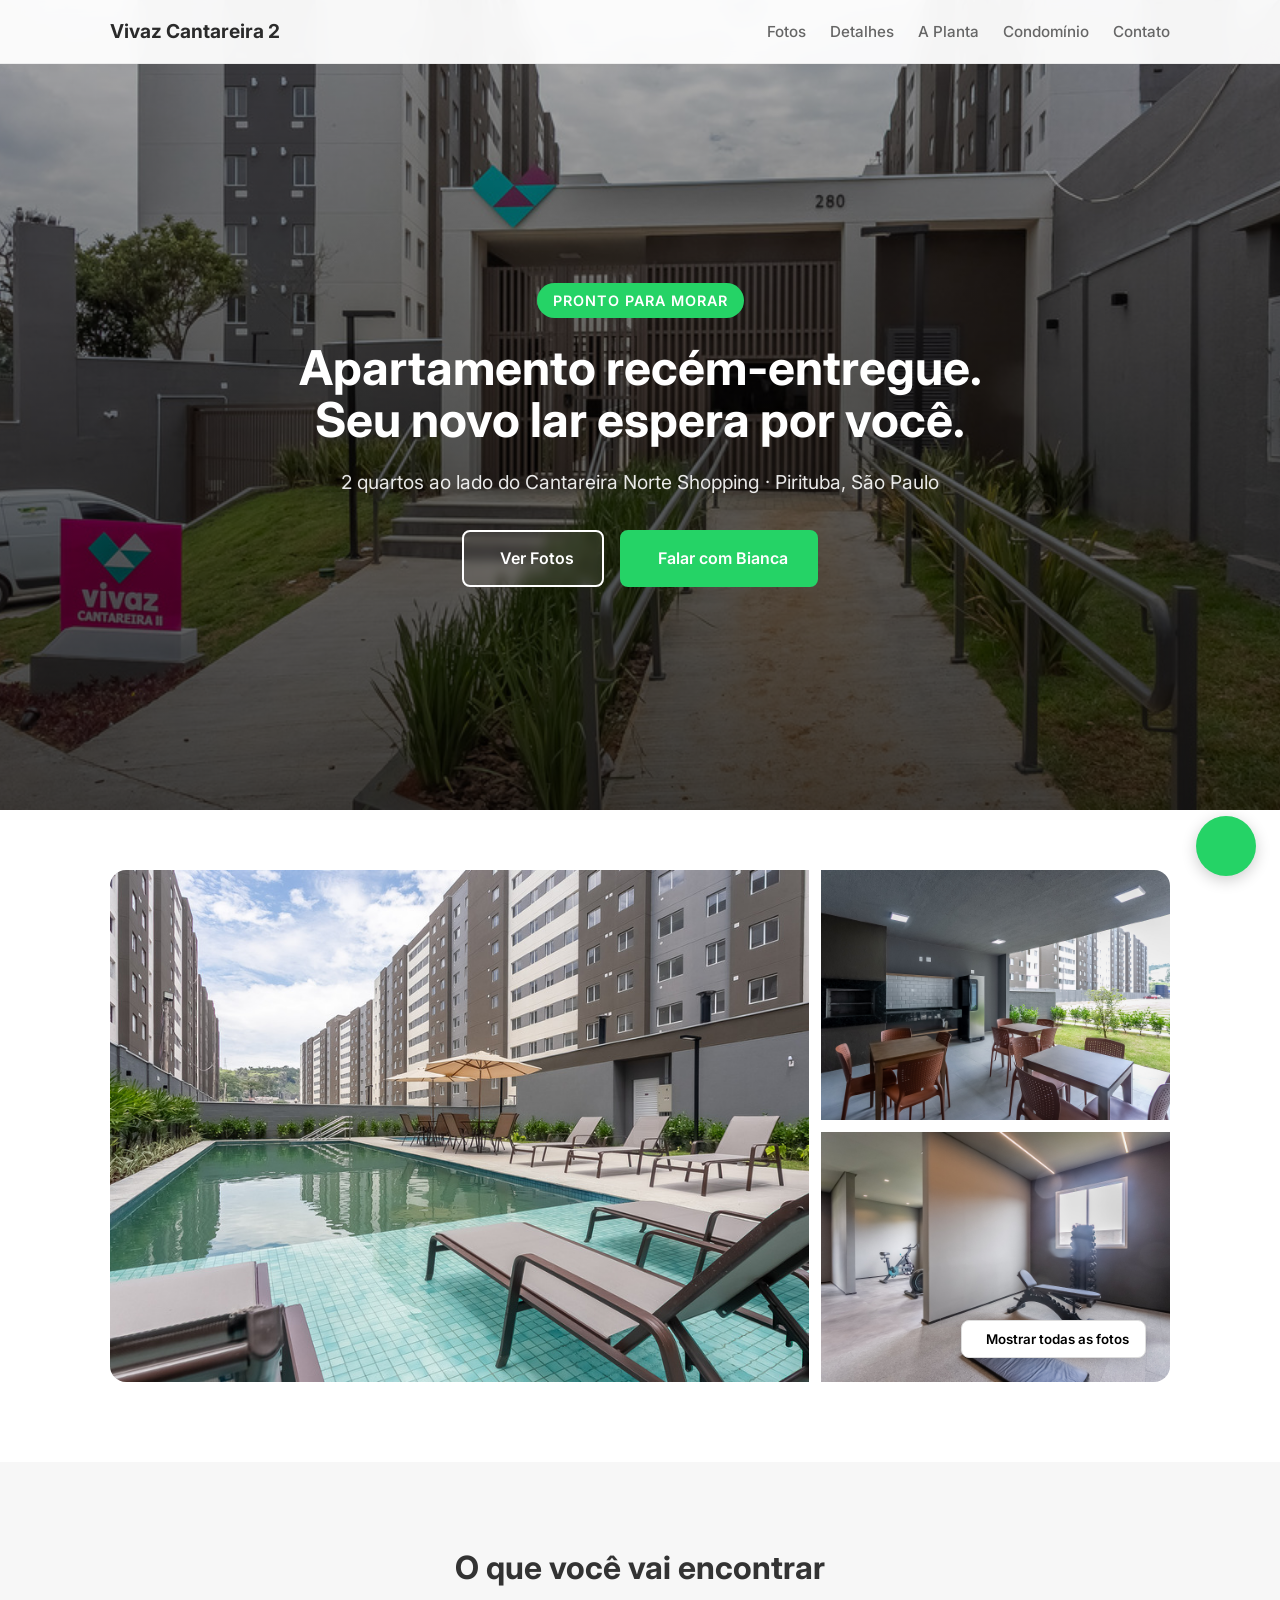
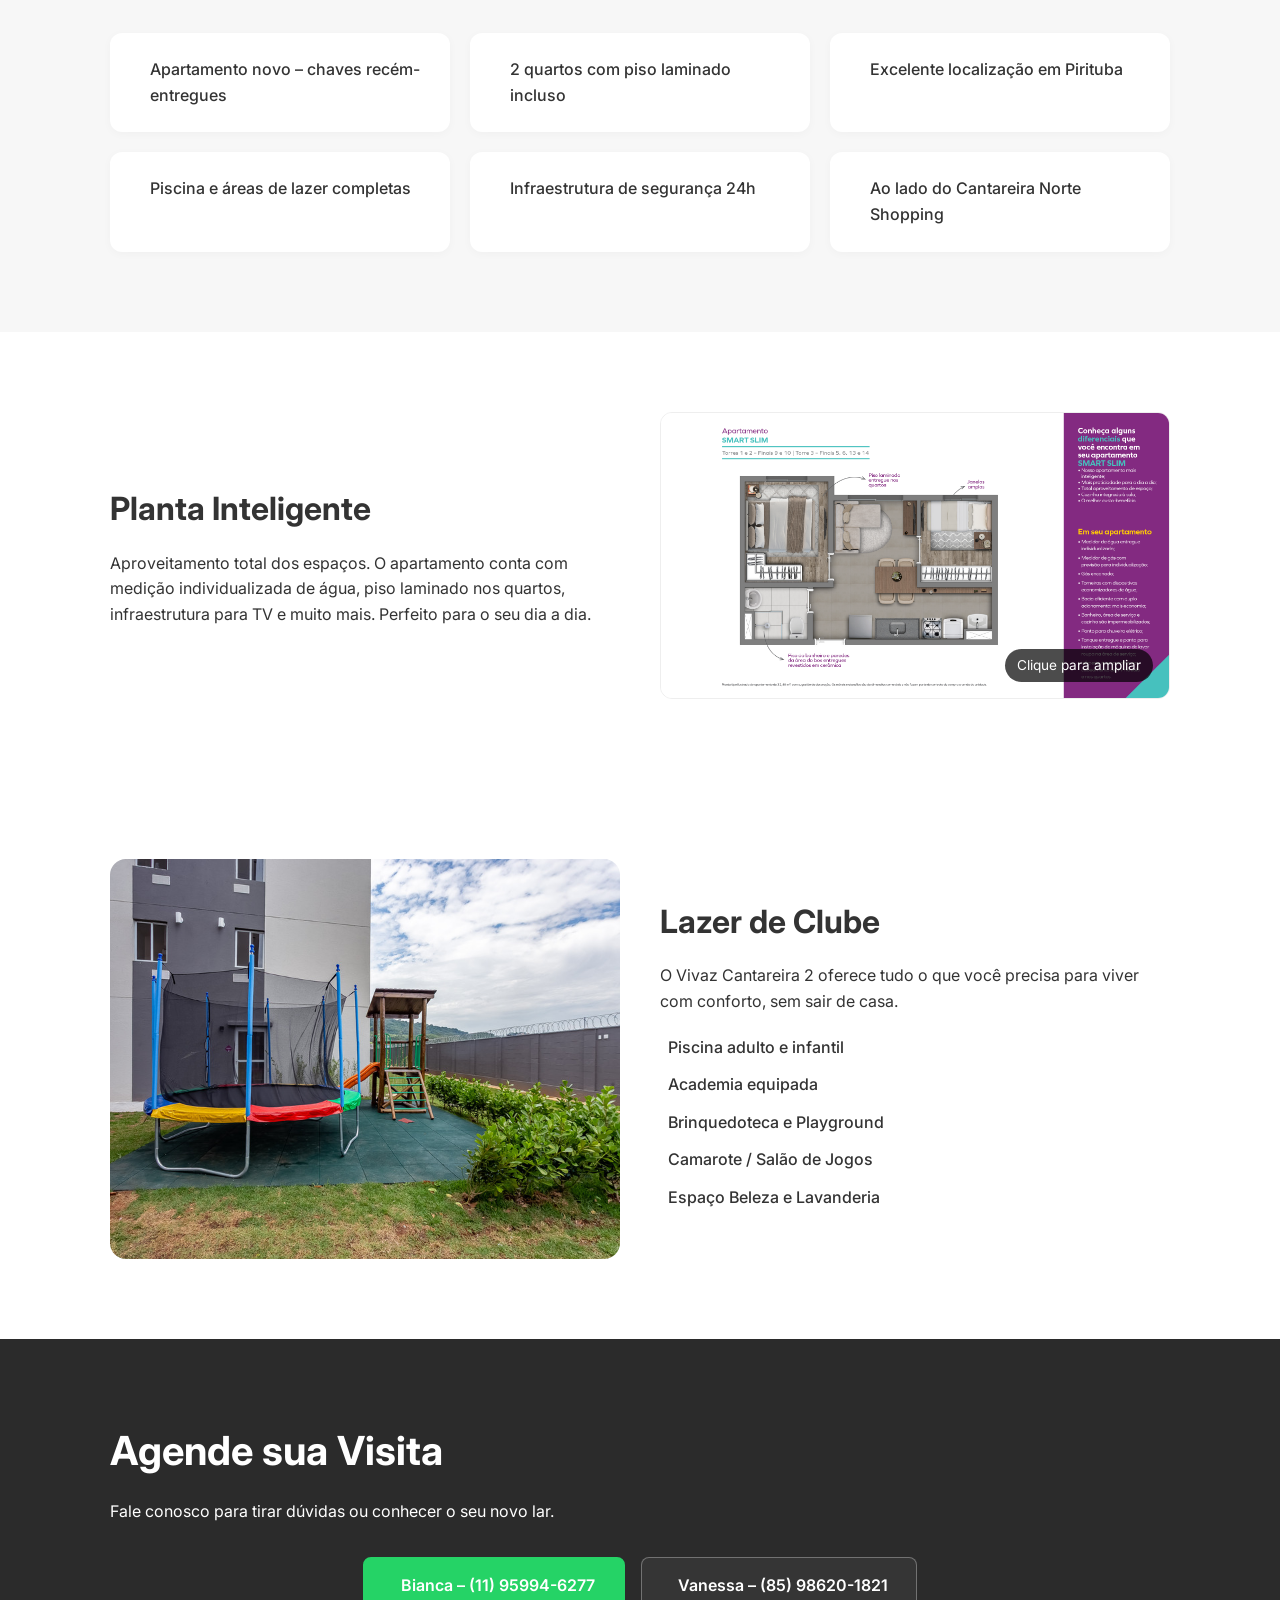
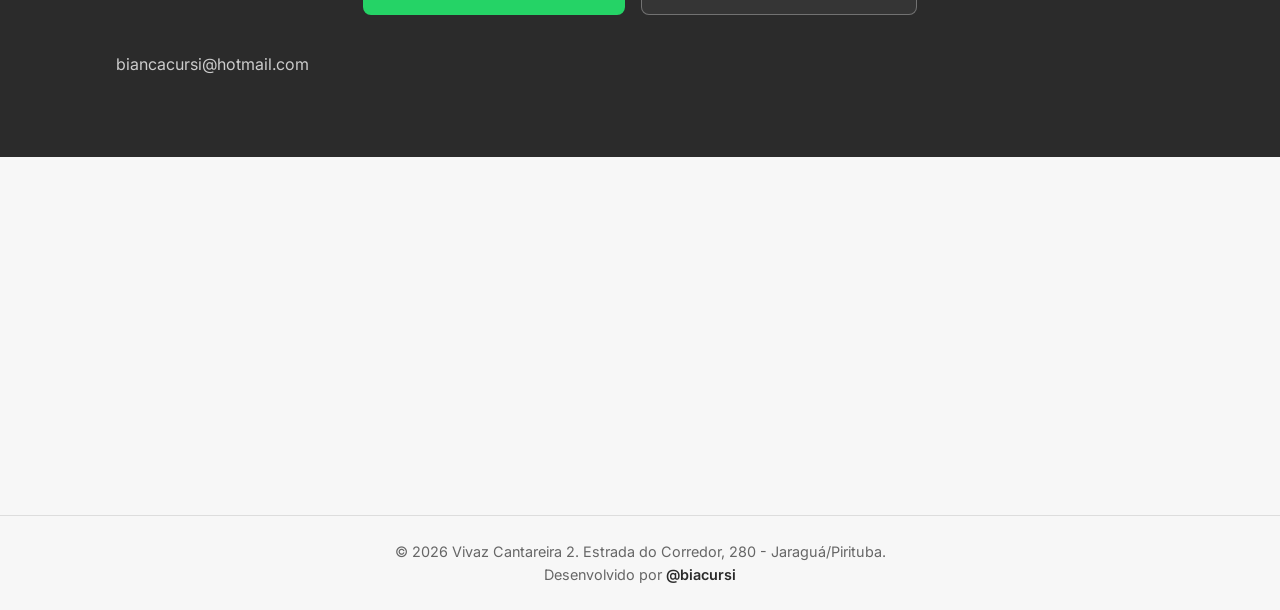
==== index.html @ aefc43c9 "Commit inicial de teste Apenas um teste;" ====
<!DOCTYPE html>
<html lang="pt-BR">
<head>
  <meta charset="UTF-8">
  <meta name="viewport" content="width=device-width, initial-scale=1.0">
  <title>Apartamento à Venda - Vivaz Cantareira 2</title>
  <link rel="stylesheet" href="style.css">
  <link rel="preconnect" href="https://fonts.googleapis.com">
  <link rel="preconnect" href="https://fonts.gstatic.com" crossorigin>
  <link href="https://fonts.googleapis.com/css2?family=Inter:wght@400;500;600;700&display=swap" rel="stylesheet">
  <script src="https://unpkg.com/@phosphor-icons/web"></script>
</head>
<body>

  <nav class="navbar">
    <div class="nav-container">
      <a href="#" class="logo">Vivaz Cantareira 2</a>
      <ul class="nav-links">
        <li><a href="#galeria">Fotos</a></li>
        <li><a href="#detalhes">Detalhes</a></li>
        <li><a href="#planta">A Planta</a></li>
        <li><a href="#condominio">Condomínio</a></li>
        <li><a href="#contato">Contato</a></li>
      </ul>
      <button class="mobile-menu-btn" aria-label="Menu"><i class="ph ph-list"></i></button>
    </div>
  </nav>

  <header class="hero" id="home">
    <div class="hero-overlay"></div>
    <div class="hero-content container">
      <span class="badge gsap-hero">Pronto para morar</span>
      <h1 class="gsap-hero">Apartamento recém-entregue.<br>Seu novo lar espera por você.</h1>
      <p class="gsap-hero">2 quartos ao lado do Cantareira Norte Shopping · Pirituba, São Paulo</p>
      <div class="hero-buttons gsap-hero">
        <a href="#galeria" class="btn btn-outline-light"><i class="ph ph-image"></i> Ver Fotos</a>
        <a href="https://wa.me/5511959946277?text=Ol%C3%A1!%20Tenho%20interesse%20no%20apartamento%20do%20Vivaz%20Cantareira%202." target="_blank" class="btn btn-whatsapp"><i class="ph ph-whatsapp-logo"></i> Falar com Bianca</a>
      </div>
    </div>
  </header>

  <section id="galeria" class="airbnb-section section-padding gsap-section">
    <div class="container">
      <div class="airbnb-gallery">
        <div class="gallery-item large" onclick="openGallery()">
          <img src="piscina.jpg" alt="Piscina do Condomínio">
        </div>
        <div class="gallery-item small" onclick="openGallery()">
          <img src="churrasqueira.jpg" alt="Churrasqueira">
        </div>
        <div class="gallery-item small" onclick="openGallery()">
          <img src="academia.jpg" alt="Academia">
        </div>
        <button class="btn-show-all" onclick="openGallery()">
          <i class="ph ph-squares-four"></i> Mostrar todas as fotos
        </button>
      </div>
    </div>
  </section>

  <section id="detalhes" class="details-section section-padding gsap-section">
    <div class="container">
      <h2>O que você vai encontrar</h2>
      <div class="features-grid">
        <div class="feature-card"><i class="ph ph-sparkle"></i><p>Apartamento novo – chaves recém-entregues</p></div>
        <div class="feature-card"><i class="ph ph-bed"></i><p>2 quartos com piso laminado incluso</p></div>
        <div class="feature-card"><i class="ph ph-map-pin"></i><p>Excelente localização em Pirituba</p></div>
        <div class="feature-card"><i class="ph ph-swimming-pool"></i><p>Piscina e áreas de lazer completas</p></div>
        <div class="feature-card"><i class="ph ph-buildings"></i><p>Infraestrutura de segurança 24h</p></div>
        <div class="feature-card"><i class="ph ph-shopping-bag"></i><p>Ao lado do Cantareira Norte Shopping</p></div>
      </div>
    </div>
  </section>

  <section id="planta" class="planta-section section-padding gsap-section">
    <div class="container planta-container">
      <div class="planta-text">
        <h2>Planta Inteligente</h2>
        <p>Aproveitamento total dos espaços. O apartamento conta com medição individualizada de água, piso laminado nos quartos, infraestrutura para TV e muito mais. Perfeito para o seu dia a dia.</p>
      </div>
      <div class="planta-img-wrapper" onclick="openGallery(0)">
        <img src="planta.png" alt="Planta do Apartamento" class="planta-img">
        <div class="zoom-hint"><i class="ph ph-magnifying-glass-plus"></i> Clique para ampliar</div>
      </div>
    </div>
  </section>

  <section id="condominio" class="condo-section section-padding gsap-section">
    <div class="container condo-grid">
      <img src="playground.jpg" alt="Playground do Condomínio" class="condo-img">
      <div class="condo-info">
        <h2>Lazer de Clube</h2>
        <p>O Vivaz Cantareira 2 oferece tudo o que você precisa para viver com conforto, sem sair de casa.</p>
        <ul class="condo-list">
          <li><i class="ph ph-check-circle"></i> Piscina adulto e infantil</li>
          <li><i class="ph ph-check-circle"></i> Academia equipada</li>
          <li><i class="ph ph-check-circle"></i> Brinquedoteca e Playground</li>
          <li><i class="ph ph-check-circle"></i> Camarote / Salão de Jogos</li>
          <li><i class="ph ph-check-circle"></i> Espaço Beleza e Lavanderia</li>
        </ul>
      </div>
    </div>
  </section>

  <section id="contato" class="contact-section section-padding gsap-section">
    <div class="container text-center">
      <h2>Agende sua Visita</h2>
      <p>Fale conosco para tirar dúvidas ou conhecer o seu novo lar.</p>
      <div class="contact-buttons">
        <a href="https://wa.me/5511959946277?text=Ol%C3%A1!%20Tenho%20interesse%20no%20apartamento%20do%20Vivaz%20Cantareira%202." target="_blank" class="btn btn-whatsapp"><i class="ph ph-whatsapp-logo"></i> Bianca – (11) 95994-6277</a>
        <a href="https://wa.me/5585986201821?text=Ol%C3%A1!%20Tenho%20interesse%20no%20apartamento%20do%20Vivaz%20Cantareira%202." target="_blank" class="btn btn-outline"><i class="ph ph-phone"></i> Vanessa – (85) 98620-1821</a>
      </div>
      <a href="mailto:biancacursi@hotmail.com" class="email-link"><i class="ph ph-envelope-simple"></i> biancacursi@hotmail.com</a>
    </div>
  </section>

<footer class="footer gsap-section">
    <div class="map-container">
      <iframe 
        src="https://www.google.com/maps/embed?pb=!1m18!1m12!1m3!1d3659.816474149832!2d-46.7414925!3d-23.4670414!2m3!1f0!2f0!3f0!3m2!1i1024!2i768!4f13.1!3m3!1m2!1s0x94cefcf0572cf84d%3A0x228f122769ea6901!2sEstr.%20do%20Corredor%2C%20280%20-%20Jaragu%C3%A1%2C%20S%C3%A3o%20Paulo%20-%20SP%2C%2002992-210!5e0!3m2!1spt-BR!2sbr!4v1710400000000!5m2!1spt-BR!2sbr" 
        width="100%" 
        height="350" 
        style="border:0;" 
        allowfullscreen="" 
        loading="lazy" 
        referrerpolicy="no-referrer-when-downgrade">
      </iframe>
    </div>
    <div class="footer-bottom">
      <p>© 2026 Vivaz Cantareira 2. Estrada do Corredor, 280 - Jaraguá/Pirituba.</p>
      <p>Desenvolvido por <a href="https://instagram.com/biacursi" target="_blank">@biacursi</a></p>
    </div>
  </footer>

  <a href="https://wa.me/5511959946277?text=Ol%C3%A1!%20Tenho%20interesse%20no%20apartamento%20do%20Vivaz%20Cantareira%202." target="_blank" class="floating-whatsapp">
    <i class="ph ph-whatsapp-logo"></i>
  </a>

  <div id="gallery-modal" class="modal">
    <div class="modal-header">
      <h2>Galeria de Fotos</h2>
      <button class="close-btn" onclick="closeGallery()"><i class="ph ph-x"></i></button>
    </div>
    <div class="modal-content" id="gallery-content">
      </div>
  </div>

  <div id="carousel-modal" class="carousel-modal">
    <button class="close-carousel" onclick="closeCarousel()"><i class="ph ph-x"></i></button>
    <button class="carousel-nav prev" onclick="prevImage()"><i class="ph ph-caret-left"></i></button>
    <img id="carousel-image" src="" alt="Imagem ampliada">
    <button class="carousel-nav next" onclick="nextImage()"><i class="ph ph-caret-right"></i></button>
    <div id="carousel-counter" class="carousel-counter"></div>
  </div>

  <script src="https://cdnjs.cloudflare.com/ajax/libs/gsap/3.12.2/gsap.min.js"></script>
  <script src="https://cdnjs.cloudflare.com/ajax/libs/gsap/3.12.2/ScrollTrigger.min.js"></script>
  
  <script src="script.js"></script>
</body>
</html>
---- style.css ----
/* Variáveis base */
:root {
  --primary: #2b2b2b;
  --secondary: #f7f7f7;
  --text: #333333;
  --text-light: #666666;
  --white: #ffffff;
  --whatsapp: #25D366;
  --whatsapp-hover: #1ebd57;
  --radius-lg: 16px;
  --radius-md: 12px;
  --radius-sm: 8px;
  --transition: 0.3s ease;
}

* {
  margin: 0;
  padding: 0;
  box-sizing: border-box;
  font-family: 'Inter', sans-serif;
  scroll-behavior: smooth;
}

body {
  background-color: var(--white);
  color: var(--text);
  line-height: 1.6;
  overflow-x: hidden; /* Evita rolagem horizontal com animações */
}

.container {
  max-width: 1100px;
  margin: 0 auto;
  padding: 0 20px;
}

.section-padding { padding: 80px 0; }

/* Navbar */
.navbar {
  position: fixed; top: 0; width: 100%;
  background: rgba(255, 255, 255, 0.95);
  backdrop-filter: blur(10px); z-index: 50;
  border-bottom: 1px solid rgba(0,0,0,0.05);
  box-shadow: 0 2px 10px rgba(0,0,0,0.02);
}
.nav-container { max-width: 1100px; margin: 0 auto; padding: 16px 20px; display: flex; justify-content: space-between; align-items: center; }
.logo { font-weight: 700; font-size: 1.2rem; text-decoration: none; color: var(--primary); }
.nav-links { list-style: none; display: flex; gap: 24px; }
.nav-links a { text-decoration: none; color: var(--text-light); font-weight: 500; font-size: 0.95rem; transition: var(--transition); }
.nav-links a:hover { color: var(--primary); }
.mobile-menu-btn { display: none; background: none; border: none; font-size: 1.5rem; cursor: pointer; }

/* HERO SECTION */
.hero {
  position: relative;
  min-height: 90vh;
  display: flex;
  align-items: center;
  justify-content: center;
  background-image: url('hero-building.jpg');
  background-size: cover;
  background-position: center;
  background-attachment: fixed; /* Efeito Parallax suave */
  color: var(--white);
  text-align: center;
  padding-top: 60px; /* Compensa a navbar */
}
.hero-overlay {
  position: absolute; inset: 0;
  background: linear-gradient(to bottom, rgba(0,0,0,0.3) 0%, rgba(0,0,0,0.7) 100%);
  z-index: 1;
}
.hero-content { position: relative; z-index: 2; max-width: 800px; }
.hero-content .badge { 
  display: inline-block; background: var(--whatsapp); color: white; 
  padding: 6px 16px; border-radius: 30px; font-size: 0.9rem; font-weight: 600; 
  text-transform: uppercase; letter-spacing: 1px; margin-bottom: 24px; 
}
.hero-content h1 { font-size: 3rem; line-height: 1.1; margin-bottom: 20px; font-weight: 700; text-wrap: balance;}
.hero-content p { font-size: 1.2rem; color: rgba(255,255,255,0.9); margin-bottom: 32px; font-weight: 400; }
.hero-buttons { display: flex; gap: 16px; justify-content: center; flex-wrap: wrap;}

/* Botões */
.btn {
  padding: 14px 28px; border-radius: var(--radius-sm); font-weight: 600; text-decoration: none;
  display: inline-flex; align-items: center; justify-content: center; gap: 8px; transition: var(--transition); cursor: pointer;
}
.btn-whatsapp { background: var(--whatsapp); color: var(--white); border: 2px solid var(--whatsapp);}
.btn-whatsapp:hover { background: var(--whatsapp-hover); border-color: var(--whatsapp-hover); transform: translateY(-2px); }
.btn-outline-light { background: rgba(255,255,255,0.1); color: var(--white); border: 2px solid var(--white); backdrop-filter: blur(5px);}
.btn-outline-light:hover { background: var(--white); color: var(--primary); transform: translateY(-2px); }

/* Galeria Airbnb (Ajustada) */
.airbnb-section { padding-top: 60px; }
.airbnb-gallery {
  display: grid; grid-template-columns: 2fr 1fr; grid-template-rows: 250px 250px;
  gap: 12px; border-radius: var(--radius-lg); overflow: hidden; position: relative;
}
.gallery-item { width: 100%; height: 100%; cursor: pointer; overflow: hidden; }
.gallery-item img { width: 100%; height: 100%; object-fit: cover; transition: transform 0.5s ease; }
.gallery-item:hover img { transform: scale(1.03); }
.gallery-item.large { grid-row: span 2; }
.btn-show-all {
  position: absolute; bottom: 24px; right: 24px; background: var(--white); border: 1px solid #ddd;
  padding: 10px 16px; border-radius: var(--radius-sm); font-weight: 600; cursor: pointer;
  display: flex; align-items: center; gap: 8px; box-shadow: 0 4px 12px rgba(0,0,0,0.1); transition: var(--transition);
}
.btn-show-all:hover { background: var(--secondary); }

/* Detalhes */
.details-section { background: var(--secondary); }
.details-section h2 { text-align: center; margin-bottom: 40px; font-size: 2rem; }
.features-grid { display: grid; grid-template-columns: repeat(auto-fit, minmax(300px, 1fr)); gap: 20px; }
.feature-card { background: var(--white); padding: 24px; border-radius: var(--radius-md); display: flex; align-items: flex-start; gap: 16px; box-shadow: 0 2px 10px rgba(0,0,0,0.03); }
.feature-card i { font-size: 1.8rem; color: var(--primary); }
.feature-card p { font-weight: 500; }

/* Planta */
.planta-container { display: grid; grid-template-columns: 1fr 1fr; gap: 40px; align-items: center; }
.planta-text h2 { font-size: 2rem; margin-bottom: 16px; }
.planta-img-wrapper { position: relative; cursor: pointer; border-radius: var(--radius-md); overflow: hidden; border: 1px solid #eee; }
.planta-img { width: 100%; display: block; transition: transform 0.3s; }
.planta-img-wrapper:hover .planta-img { transform: scale(1.02); }
.zoom-hint { position: absolute; bottom: 16px; right: 16px; background: rgba(0,0,0,0.7); color: white; padding: 6px 12px; border-radius: 20px; font-size: 0.85rem; }

/* Condomínio */
.condo-grid { display: grid; grid-template-columns: 1fr 1fr; gap: 40px; align-items: center; }
.condo-img { width: 100%; border-radius: var(--radius-lg); height: 400px; object-fit: cover; }
.condo-info h2 { font-size: 2rem; margin-bottom: 16px; }
.condo-list { list-style: none; margin-top: 20px; }
.condo-list li { margin-bottom: 12px; display: flex; align-items: center; gap: 8px; font-weight: 500;}
.condo-list i { color: var(--primary); font-size: 1.2rem;}

/* Contato */
.contact-section { background: var(--primary); color: var(--white); }
.contact-section h2 { font-size: 2.5rem; margin-bottom: 16px; }
.contact-buttons { display: flex; justify-content: center; gap: 16px; margin: 32px 0; flex-wrap: wrap;}
.btn-outline { border: 1px solid rgba(255,255,255,0.3); color: var(--white); background: rgba(255,255,255,0.05); }
.btn-outline:hover { background: rgba(255,255,255,0.1); }
.email-link { color: #ccc; text-decoration: none; display: inline-flex; align-items: center; gap: 6px;}
.email-link:hover { color: var(--white); }

/* Footer */
.footer { background: var(--secondary); padding-top: 0; }
.map-container { width: 100%; }
.footer-bottom { text-align: center; padding: 24px 20px; border-top: 1px solid #ddd; font-size: 0.9rem; color: var(--text-light);}
.footer-bottom a { color: var(--primary); font-weight: 600; text-decoration: none; }

/* Botão Flutuante */
.floating-whatsapp {
  position: fixed; bottom: 24px; right: 24px; background: var(--whatsapp); color: white;
  width: 60px; height: 60px; border-radius: 50%; display: flex; align-items: center; justify-content: center;
  font-size: 2rem; box-shadow: 0 4px 15px rgba(0,0,0,0.2); z-index: 40; transition: transform 0.3s;
}
.floating-whatsapp:hover { transform: scale(1.1); }

/* --- MODAIS DE GALERIA --- */
.modal { display: none; position: fixed; inset: 0; background: var(--white); z-index: 100; overflow-y: auto; flex-direction: column; }
.modal.active { display: flex; animation: slideUp 0.3s ease; }
@keyframes slideUp { from { transform: translateY(20px); opacity: 0; } to { transform: translateY(0); opacity: 1; } }
.modal-header { padding: 20px 40px; display: flex; justify-content: space-between; align-items: center; border-bottom: 1px solid #eee; position: sticky; top: 0; background: var(--white); z-index: 2; }
.close-btn { background: none; border: none; font-size: 1.5rem; cursor: pointer; }
.modal-content { padding: 40px; max-width: 1200px; margin: 0 auto; width: 100%; }
.gallery-category-title { margin: 32px 0 16px; font-size: 1.5rem; color: var(--text); border-bottom: 2px solid var(--secondary); padding-bottom: 8px;}
.gallery-grid { display: grid; grid-template-columns: repeat(auto-fill, minmax(200px, 1fr)); gap: 16px; }
.gallery-grid img { width: 100%; aspect-ratio: 1; object-fit: cover; border-radius: var(--radius-sm); cursor: pointer; transition: opacity 0.3s; }
.gallery-grid img:hover { opacity: 0.8; }

/* Modal Carousel */
.carousel-modal { display: none; position: fixed; inset: 0; background: rgba(0,0,0,0.95); z-index: 200; align-items: center; justify-content: center; }
.carousel-modal.active { display: flex; }
#carousel-image { max-width: 90%; max-height: 85vh; border-radius: var(--radius-sm); object-fit: contain; }
.close-carousel { position: absolute; top: 20px; right: 20px; color: white; background: none; border: none; font-size: 2rem; cursor: pointer; }
.carousel-nav { position: absolute; top: 50%; transform: translateY(-50%); background: rgba(255,255,255,0.1); border: none; color: white; width: 50px; height: 50px; border-radius: 50%; font-size: 1.5rem; cursor: pointer; display: flex; align-items: center; justify-content: center; transition: 0.3s; }
.carousel-nav:hover { background: rgba(255,255,255,0.3); }
.carousel-nav.prev { left: 20px; }
.carousel-nav.next { right: 20px; }
.carousel-counter { position: absolute; bottom: 20px; color: white; font-size: 1rem; }

/* Responsivo */
@media (max-width: 768px) {
  .hero-content h1 { font-size: 2.2rem; }
  .airbnb-gallery { grid-template-columns: 1fr; grid-template-rows: 250px 150px 150px; }
  .gallery-item.large { grid-row: span 1; }
  .planta-container, .condo-grid { grid-template-columns: 1fr; gap: 24px; }
  .nav-links { display: none; }
  .mobile-menu-btn { display: block; }
  .modal-content { padding: 20px; }
}
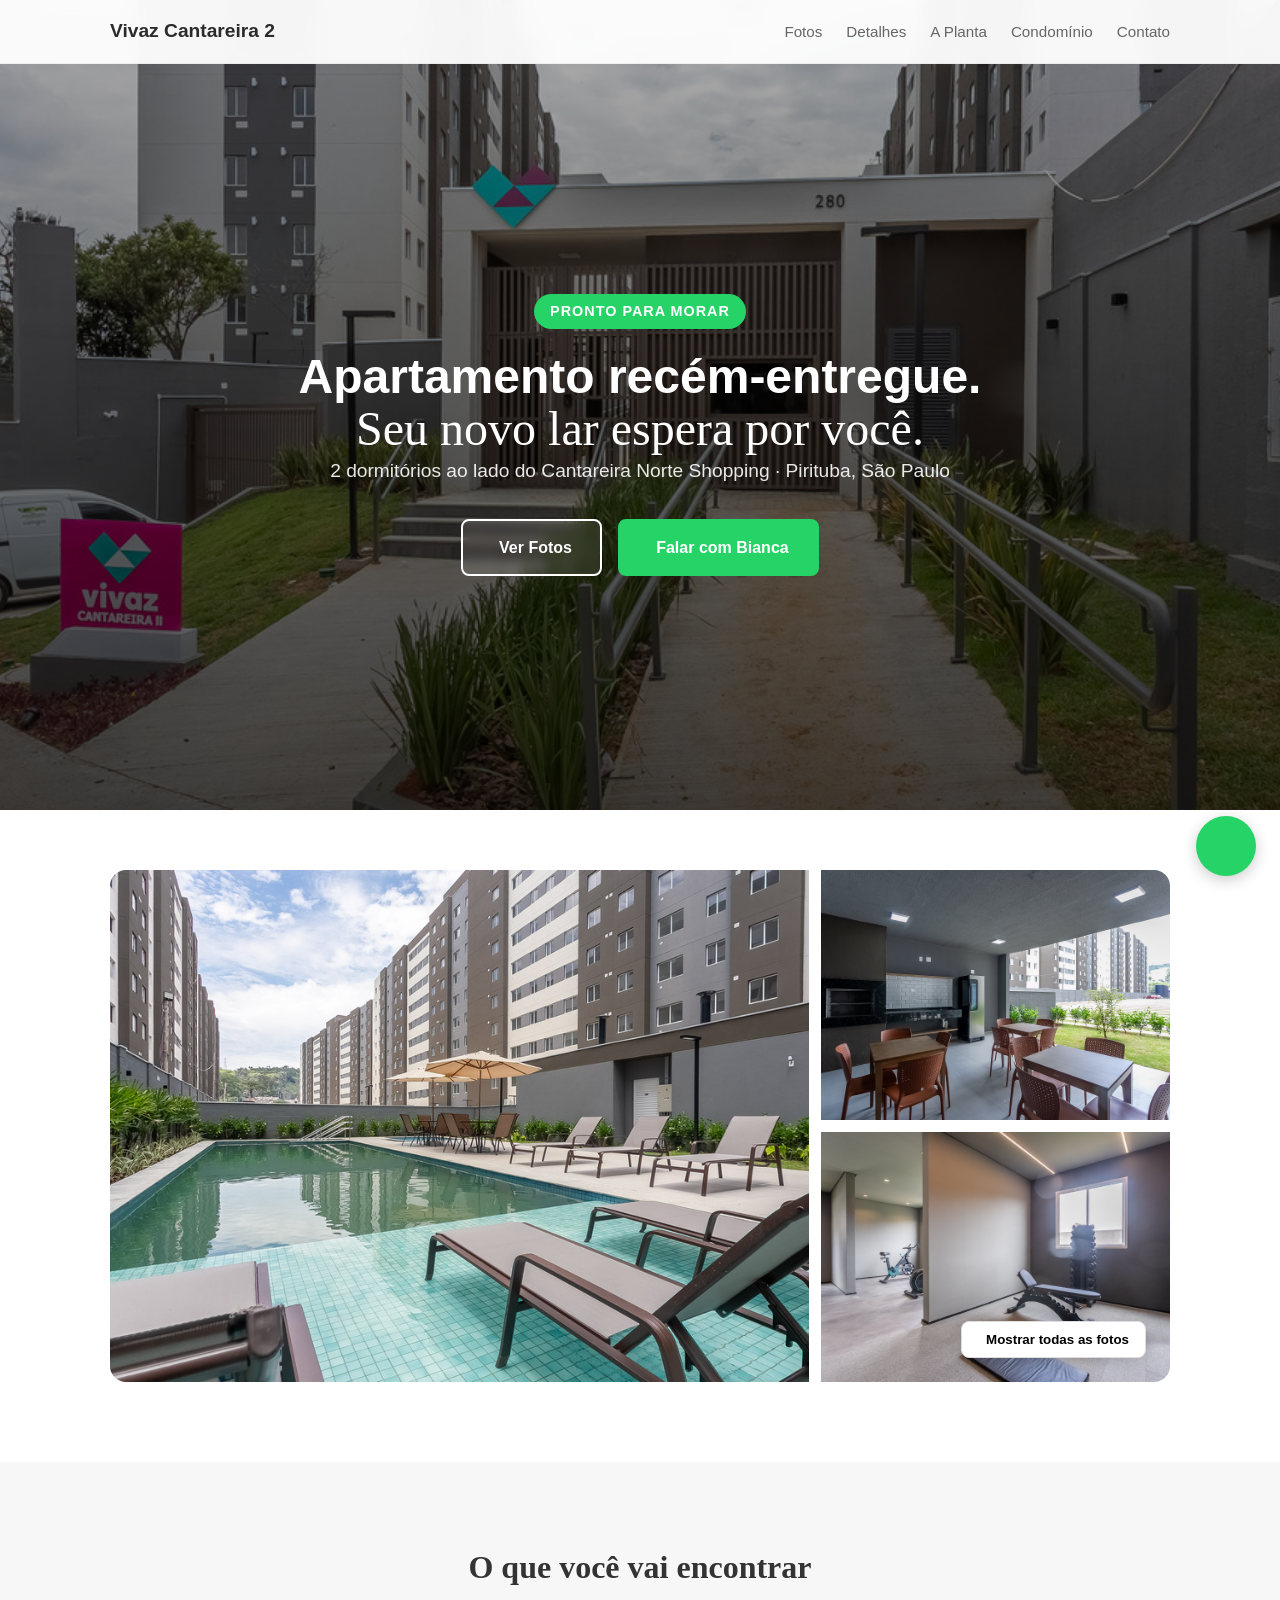
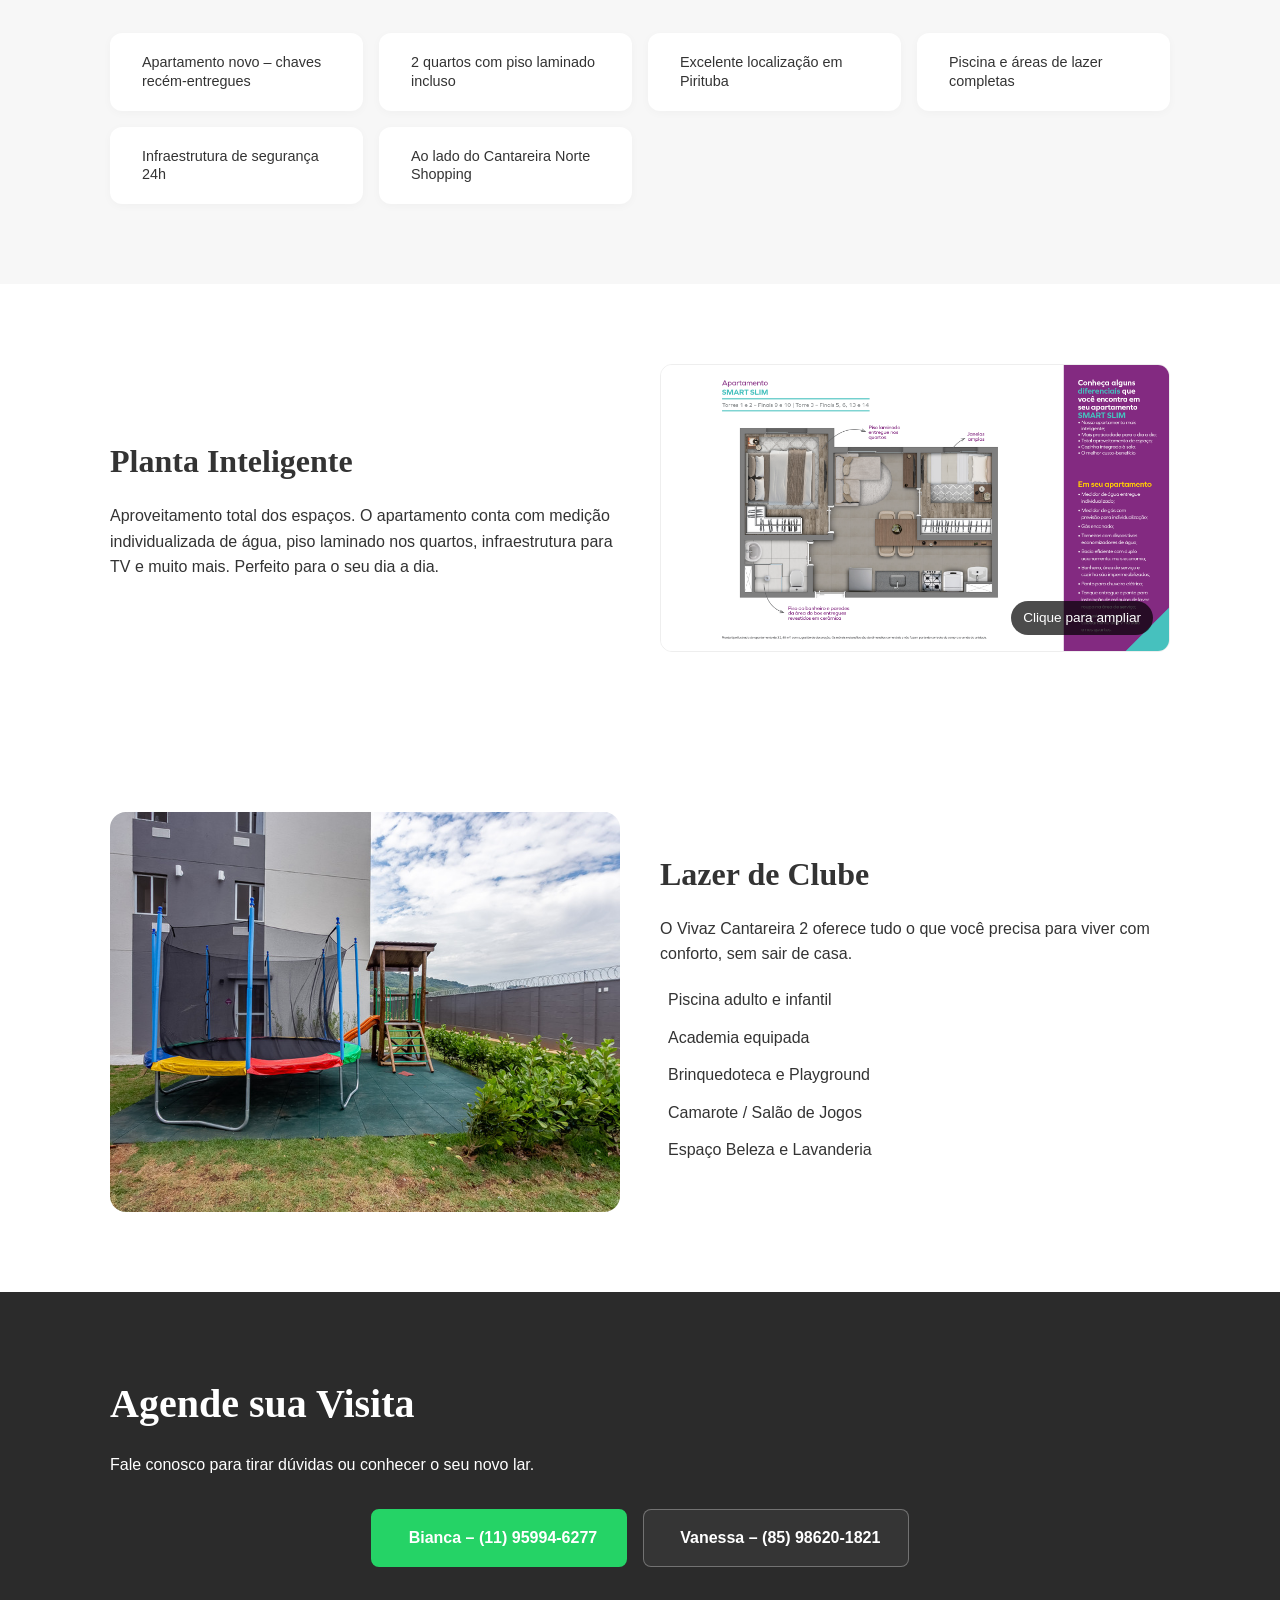
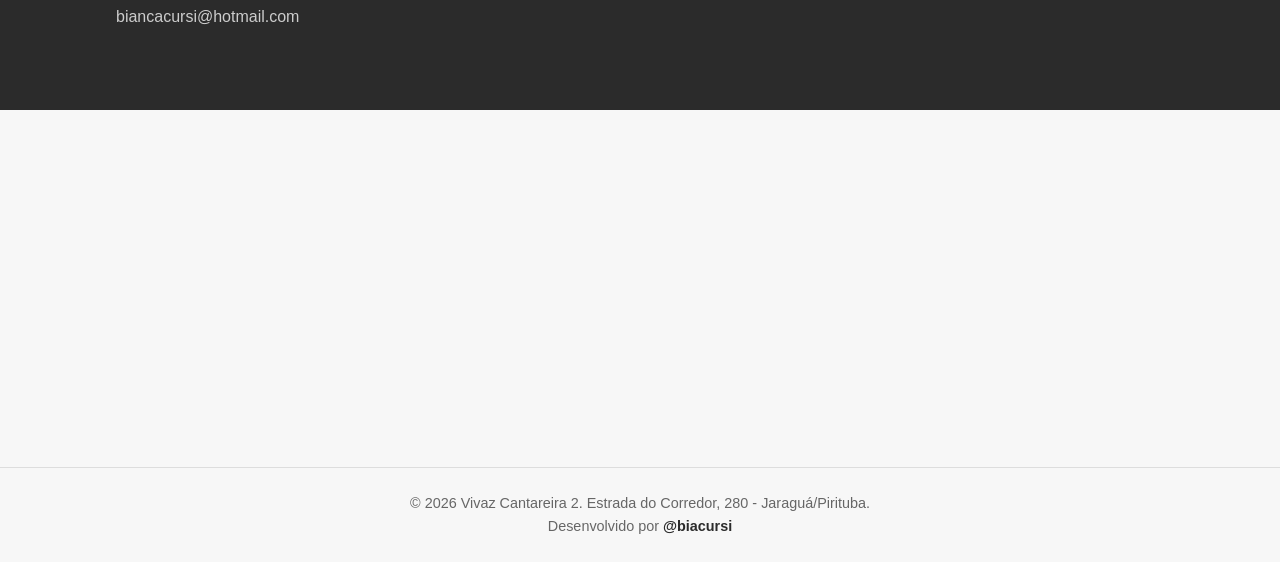
==== commit 76ef6674: "alteração na fonte do site" ====
--- a/index.html
+++ b/index.html
@@ -26,12 +26,13 @@
     </div>
   </nav>
 
-  <header class="hero" id="home">
+ <header class="hero" id="home">
     <div class="hero-overlay"></div>
     <div class="hero-content container">
       <span class="badge gsap-hero">Pronto para morar</span>
-      <h1 class="gsap-hero">Apartamento recém-entregue.<br>Seu novo lar espera por você.</h1>
-      <p class="gsap-hero">2 quartos ao lado do Cantareira Norte Shopping · Pirituba, São Paulo</p>
+      <h1 class="gsap-hero">Apartamento recém-entregue.</h1>
+      <h2 class="gsap-hero">Seu novo lar espera por você.</h2>
+      <p class="gsap-hero">2 dormitórios ao lado do Cantareira Norte Shopping · Pirituba, São Paulo</p>
       <div class="hero-buttons gsap-hero">
         <a href="#galeria" class="btn btn-outline-light"><i class="ph ph-image"></i> Ver Fotos</a>
         <a href="https://wa.me/5511959946277?text=Ol%C3%A1!%20Tenho%20interesse%20no%20apartamento%20do%20Vivaz%20Cantareira%202." target="_blank" class="btn btn-whatsapp"><i class="ph ph-whatsapp-logo"></i> Falar com Bianca</a>
--- a/style.css
+++ b/style.css
@@ -17,7 +17,7 @@
   margin: 0;
   padding: 0;
   box-sizing: border-box;
-  font-family: 'Inter', sans-serif;
+  font-family: 'Roboto', sans-serif;
   scroll-behavior: smooth;
 }
 
@@ -77,7 +77,8 @@
   padding: 6px 16px; border-radius: 30px; font-size: 0.9rem; font-weight: 600; 
   text-transform: uppercase; letter-spacing: 1px; margin-bottom: 24px; 
 }
-.hero-content h1 { font-size: 3rem; line-height: 1.1; margin-bottom: 20px; font-weight: 700; text-wrap: balance;}
+.hero-content h1 { font-size: 3rem; line-height: 1.0; font-weight: 700; text-wrap: balance;}
+.hero-content h2 { font: 500 3rem "Merriweather", serif }
 .hero-content p { font-size: 1.2rem; color: rgba(255,255,255,0.9); margin-bottom: 32px; font-weight: 400; }
 .hero-buttons { display: flex; gap: 16px; justify-content: center; flex-wrap: wrap;}
 
@@ -107,18 +108,54 @@
   display: flex; align-items: center; gap: 8px; box-shadow: 0 4px 12px rgba(0,0,0,0.1); transition: var(--transition);
 }
 .btn-show-all:hover { background: var(--secondary); }
-
-/* Detalhes */
+/* Detalhes - Ajustado para mais cards */
 .details-section { background: var(--secondary); }
-.details-section h2 { text-align: center; margin-bottom: 40px; font-size: 2rem; }
-.features-grid { display: grid; grid-template-columns: repeat(auto-fit, minmax(300px, 1fr)); gap: 20px; }
-.feature-card { background: var(--white); padding: 24px; border-radius: var(--radius-md); display: flex; align-items: flex-start; gap: 16px; box-shadow: 0 2px 10px rgba(0,0,0,0.03); }
-.feature-card i { font-size: 1.8rem; color: var(--primary); }
-.feature-card p { font-weight: 500; }
+.details-section h2 { font-family: "Merriweather", serif; text-align: center; margin-bottom: 40px; font-size: 2rem; }
+
+.features-grid { 
+  display: grid; 
+  /* Mudança: 4 colunas em telas grandes para não esticar muito a página */
+  grid-template-columns: repeat(auto-fit, minmax(240px, 1fr)); 
+  gap: 16px; 
+}
+
+.feature-card { 
+  background: var(--white); 
+  padding: 20px; /* Reduzi levemente o padding interno */
+  border-radius: var(--radius-md); 
+  display: flex; 
+  align-items: center; /* Centraliza ícone e texto verticalmente */
+  gap: 12px; 
+  box-shadow: 0 2px 10px rgba(0,0,0,0.03); 
+  transition: transform 0.3s ease;
+}
+
+.feature-card:hover {
+  transform: translateY(-5px);
+}
+
+.feature-card i { 
+  font-size: 1.5rem; /* Ícones levemente menores para equilíbrio */
+  color: var(--primary); 
+  flex-shrink: 0; /* Impede o ícone de amassar em textos longos */
+}
+
+.feature-card p { 
+  font-weight: 500; 
+  font-size: 0.9rem; /* Texto levemente menor para caber melhor nos cards */
+  line-height: 1.3;
+}
+
+/* Responsivo para celulares */
+@media (max-width: 480px) {
+  .features-grid {
+    grid-template-columns: 1fr; /* 1 card por linha no celular */
+  }
+}
 
 /* Planta */
 .planta-container { display: grid; grid-template-columns: 1fr 1fr; gap: 40px; align-items: center; }
-.planta-text h2 { font-size: 2rem; margin-bottom: 16px; }
+.planta-text h2 { font-family: "Merriweather", serif; font-size: 2rem; margin-bottom: 16px; }
 .planta-img-wrapper { position: relative; cursor: pointer; border-radius: var(--radius-md); overflow: hidden; border: 1px solid #eee; }
 .planta-img { width: 100%; display: block; transition: transform 0.3s; }
 .planta-img-wrapper:hover .planta-img { transform: scale(1.02); }
@@ -127,14 +164,14 @@
 /* Condomínio */
 .condo-grid { display: grid; grid-template-columns: 1fr 1fr; gap: 40px; align-items: center; }
 .condo-img { width: 100%; border-radius: var(--radius-lg); height: 400px; object-fit: cover; }
-.condo-info h2 { font-size: 2rem; margin-bottom: 16px; }
+.condo-info h2 { font-family: "Merriweather", serif; font-size: 2rem; margin-bottom: 16px; }
 .condo-list { list-style: none; margin-top: 20px; }
 .condo-list li { margin-bottom: 12px; display: flex; align-items: center; gap: 8px; font-weight: 500;}
 .condo-list i { color: var(--primary); font-size: 1.2rem;}
 
 /* Contato */
 .contact-section { background: var(--primary); color: var(--white); }
-.contact-section h2 { font-size: 2.5rem; margin-bottom: 16px; }
+.contact-section h2 { font-family: "Merriweather", serif; font-size: 2.5rem; margin-bottom: 16px; }
 .contact-buttons { display: flex; justify-content: center; gap: 16px; margin: 32px 0; flex-wrap: wrap;}
 .btn-outline { border: 1px solid rgba(255,255,255,0.3); color: var(--white); background: rgba(255,255,255,0.05); }
 .btn-outline:hover { background: rgba(255,255,255,0.1); }
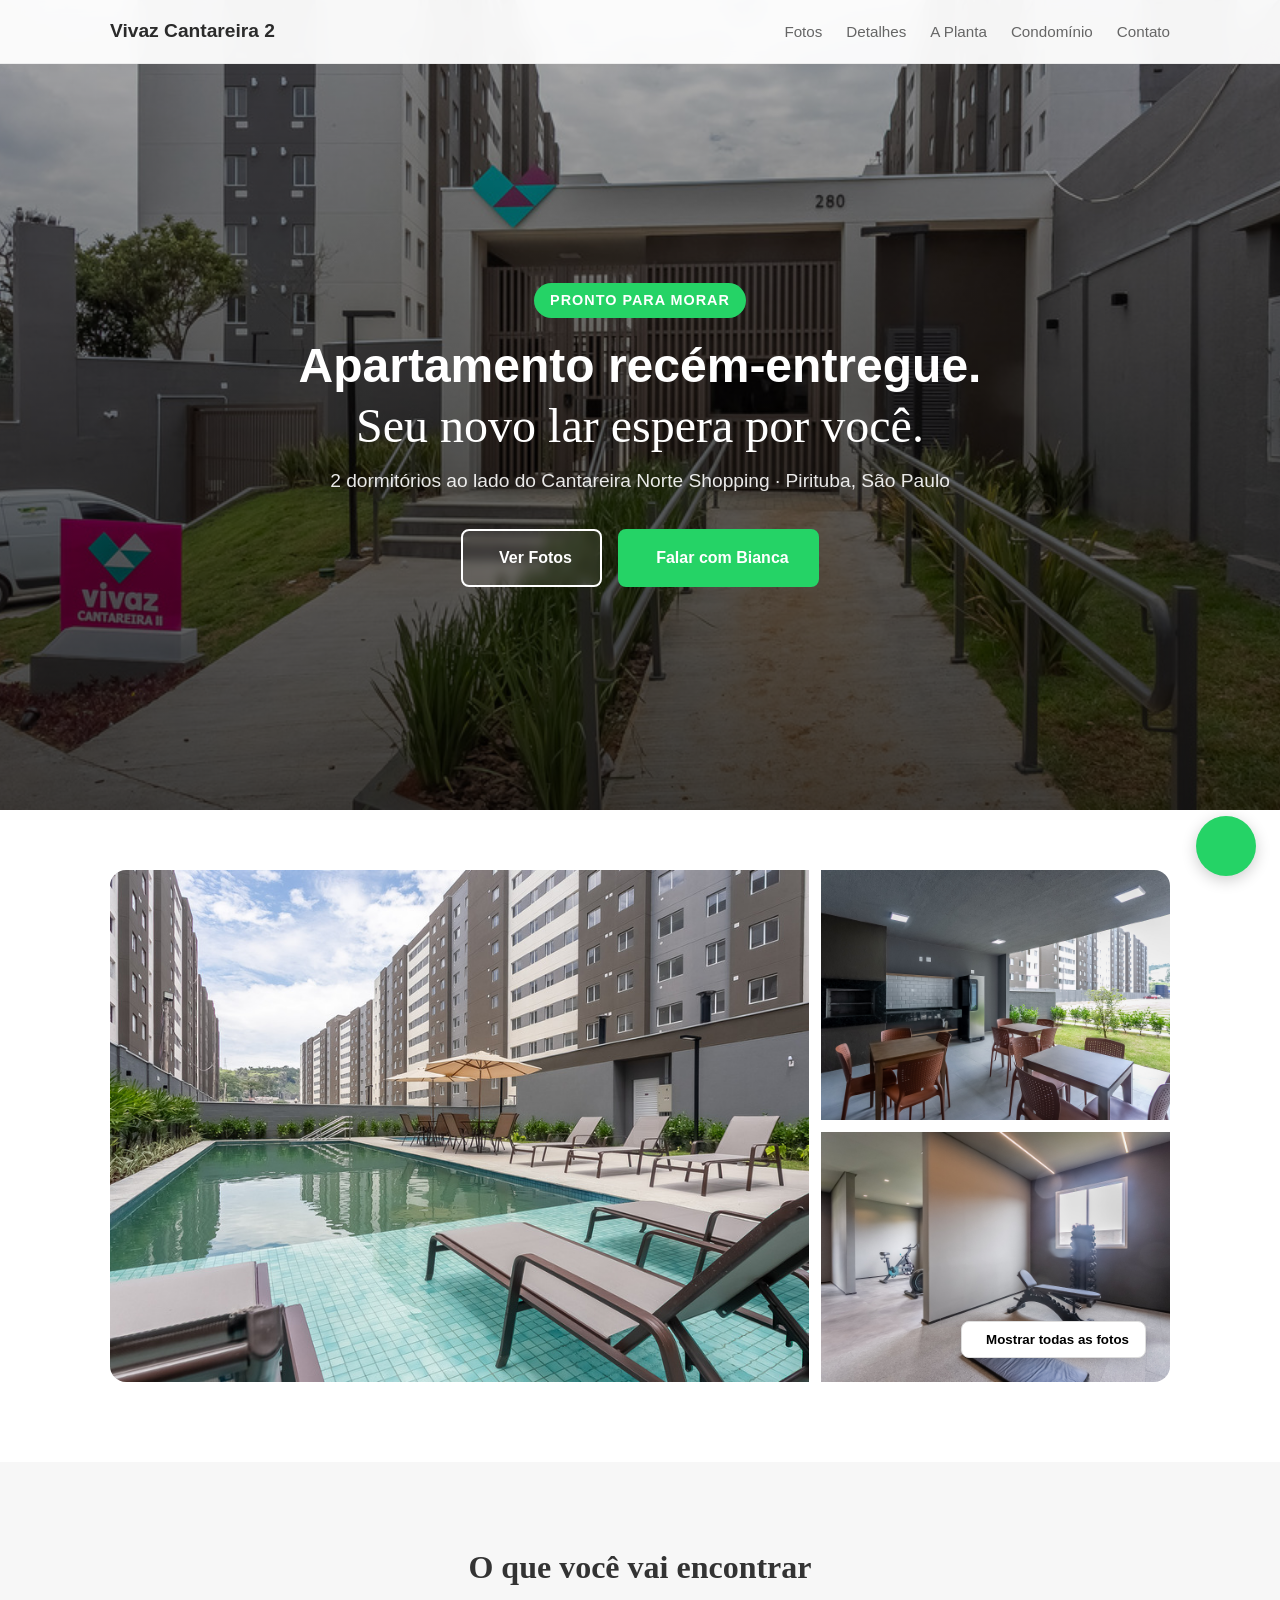
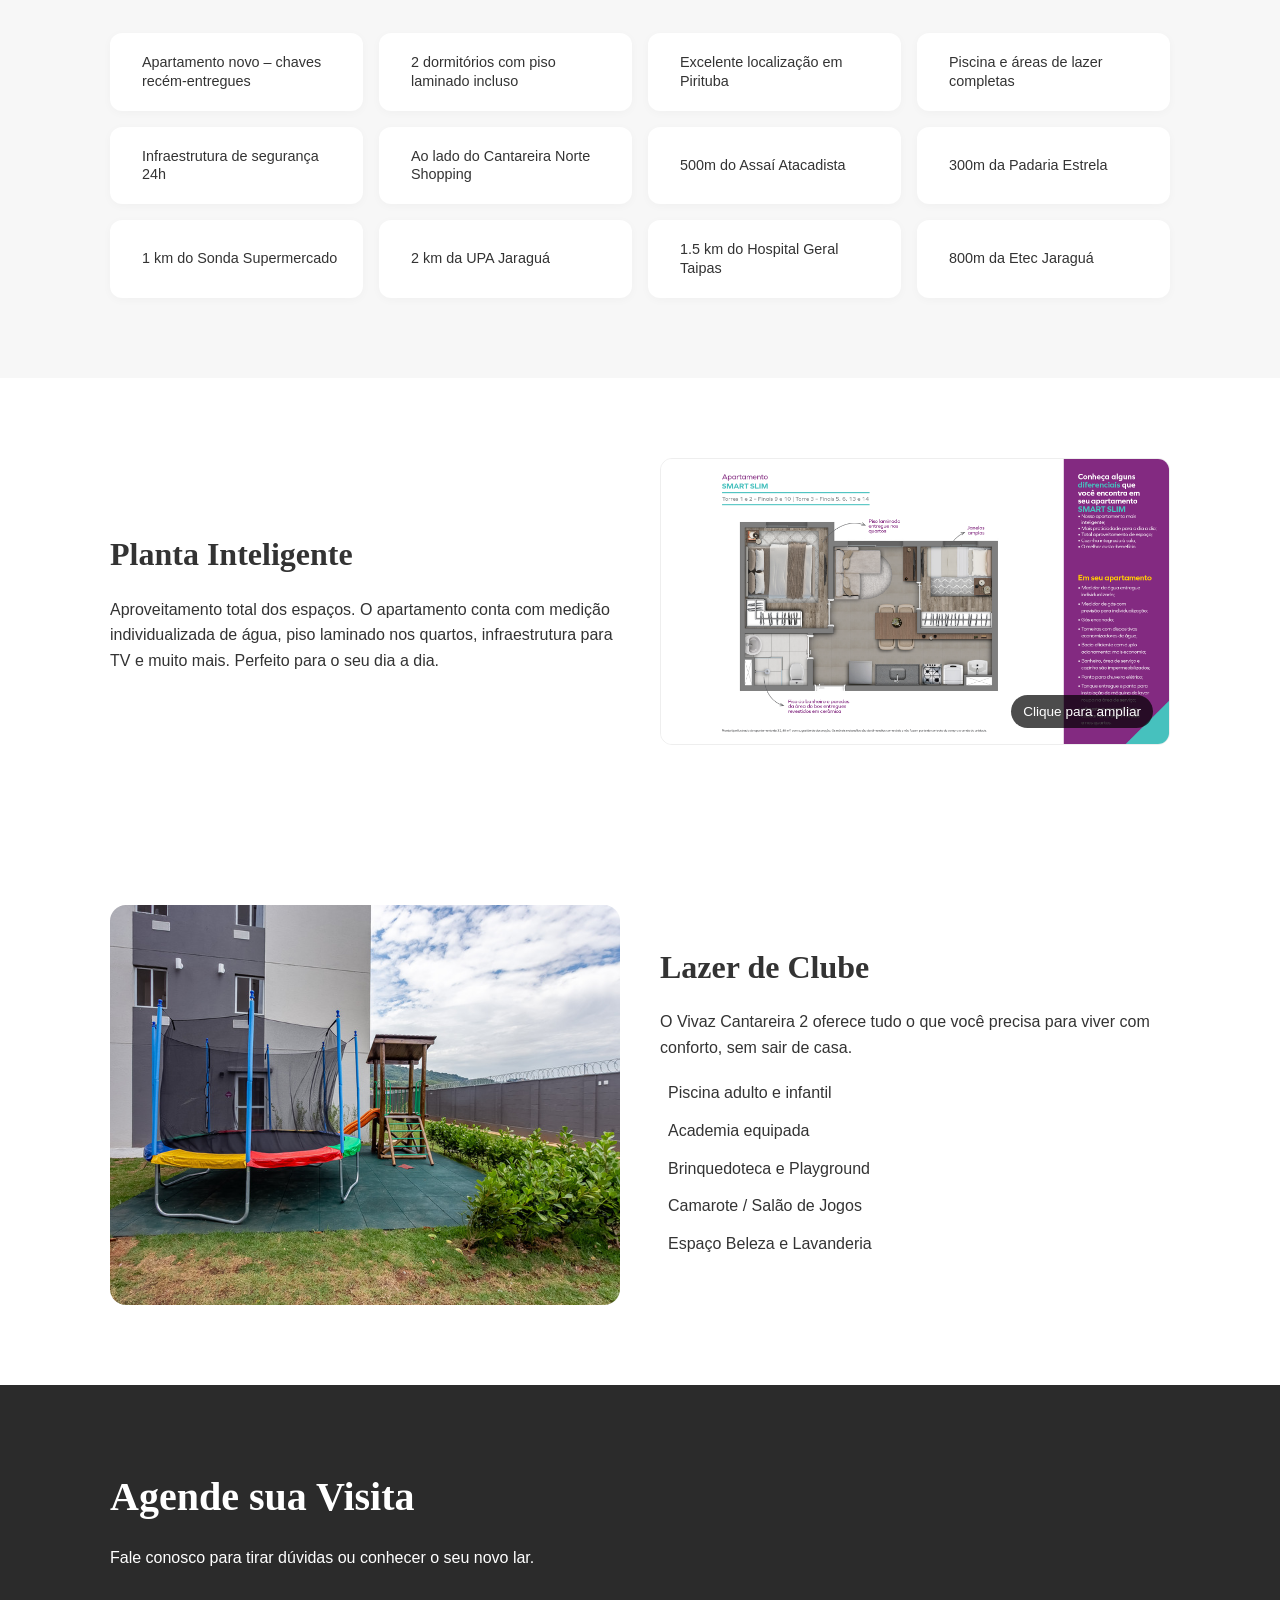
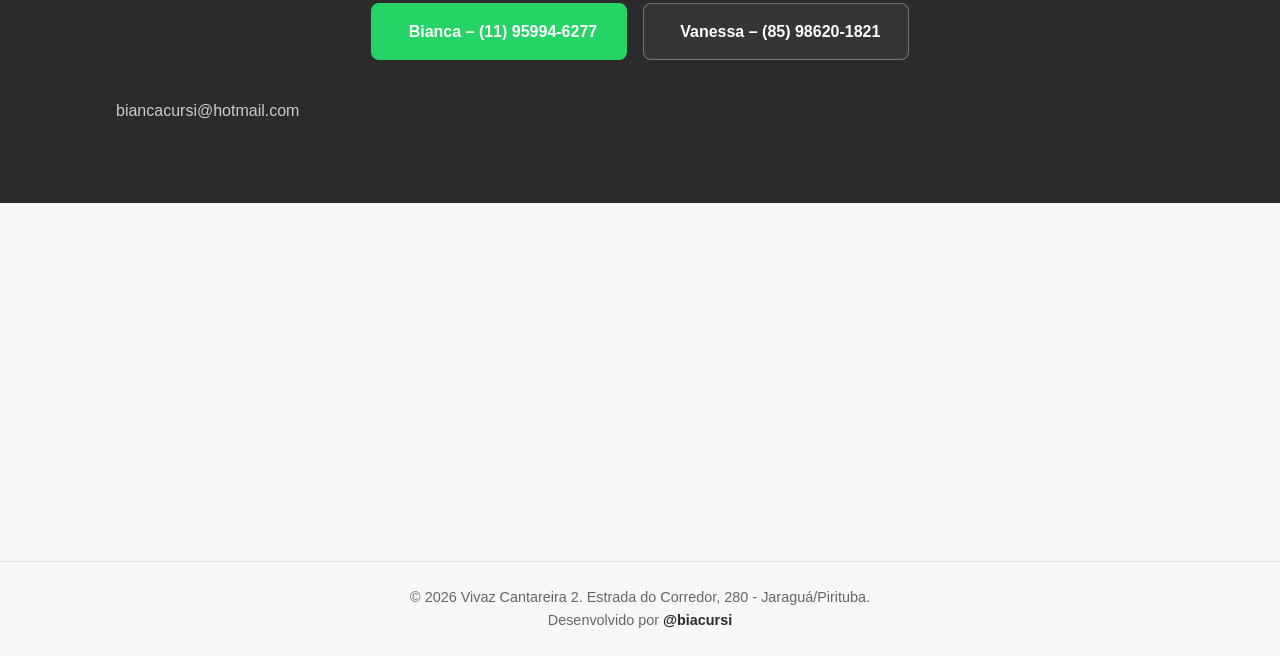
==== commit 73eedc27: "alteração na seção detalhes" ====
--- a/index.html
+++ b/index.html
@@ -59,16 +59,23 @@
     </div>
   </section>
 
-  <section id="detalhes" class="details-section section-padding gsap-section">
+<section id="detalhes" class="details-section section-padding gsap-section">
     <div class="container">
       <h2>O que você vai encontrar</h2>
       <div class="features-grid">
         <div class="feature-card"><i class="ph ph-sparkle"></i><p>Apartamento novo – chaves recém-entregues</p></div>
-        <div class="feature-card"><i class="ph ph-bed"></i><p>2 quartos com piso laminado incluso</p></div>
+        <div class="feature-card"><i class="ph ph-bed"></i><p>2 dormitórios com piso laminado incluso</p></div>
         <div class="feature-card"><i class="ph ph-map-pin"></i><p>Excelente localização em Pirituba</p></div>
         <div class="feature-card"><i class="ph ph-swimming-pool"></i><p>Piscina e áreas de lazer completas</p></div>
         <div class="feature-card"><i class="ph ph-buildings"></i><p>Infraestrutura de segurança 24h</p></div>
         <div class="feature-card"><i class="ph ph-shopping-bag"></i><p>Ao lado do Cantareira Norte Shopping</p></div>
+        
+        <div class="feature-card"><i class="ph ph-shopping-cart"></i><p>500m do Assaí Atacadista</p></div>
+        <div class="feature-card"><i class="ph ph-cookie"></i><p>300m da Padaria Estrela</p></div>
+        <div class="feature-card"><i class="ph ph-basket"></i><p>1 km do Sonda Supermercado</p></div>
+        <div class="feature-card"><i class="ph ph-first-aid"></i><p>2 km da UPA Jaraguá</p></div>
+        <div class="feature-card"><i class="ph ph-hospital"></i><p>1.5 km do Hospital Geral Taipas</p></div>
+        <div class="feature-card"><i class="ph ph-student"></i><p>800m da Etec Jaraguá</p></div>
       </div>
     </div>
   </section>
--- a/style.css
+++ b/style.css
@@ -77,8 +77,8 @@
   padding: 6px 16px; border-radius: 30px; font-size: 0.9rem; font-weight: 600; 
   text-transform: uppercase; letter-spacing: 1px; margin-bottom: 24px; 
 }
-.hero-content h1 { font-size: 3rem; line-height: 1.0; font-weight: 700; text-wrap: balance;}
-.hero-content h2 { font: 500 3rem "Merriweather", serif }
+.hero-content h1 { font-size: 3rem; line-height: 1.0; font-weight: 700; text-wrap: balance;margin-bottom:12px; }
+.hero-content h2 { font: 500 3rem/1.0 "Merriweather", serif; padding-bottom:16px;}
 .hero-content p { font-size: 1.2rem; color: rgba(255,255,255,0.9); margin-bottom: 32px; font-weight: 400; }
 .hero-buttons { display: flex; gap: 16px; justify-content: center; flex-wrap: wrap;}
 
@@ -217,7 +217,7 @@
 
 /* Responsivo */
 @media (max-width: 768px) {
-  .hero-content h1 { font-size: 2.2rem; }
+  .hero-content h1,  .hero-content h2 { font-size: 2.2rem; }
   .airbnb-gallery { grid-template-columns: 1fr; grid-template-rows: 250px 150px 150px; }
   .gallery-item.large { grid-row: span 1; }
   .planta-container, .condo-grid { grid-template-columns: 1fr; gap: 24px; }
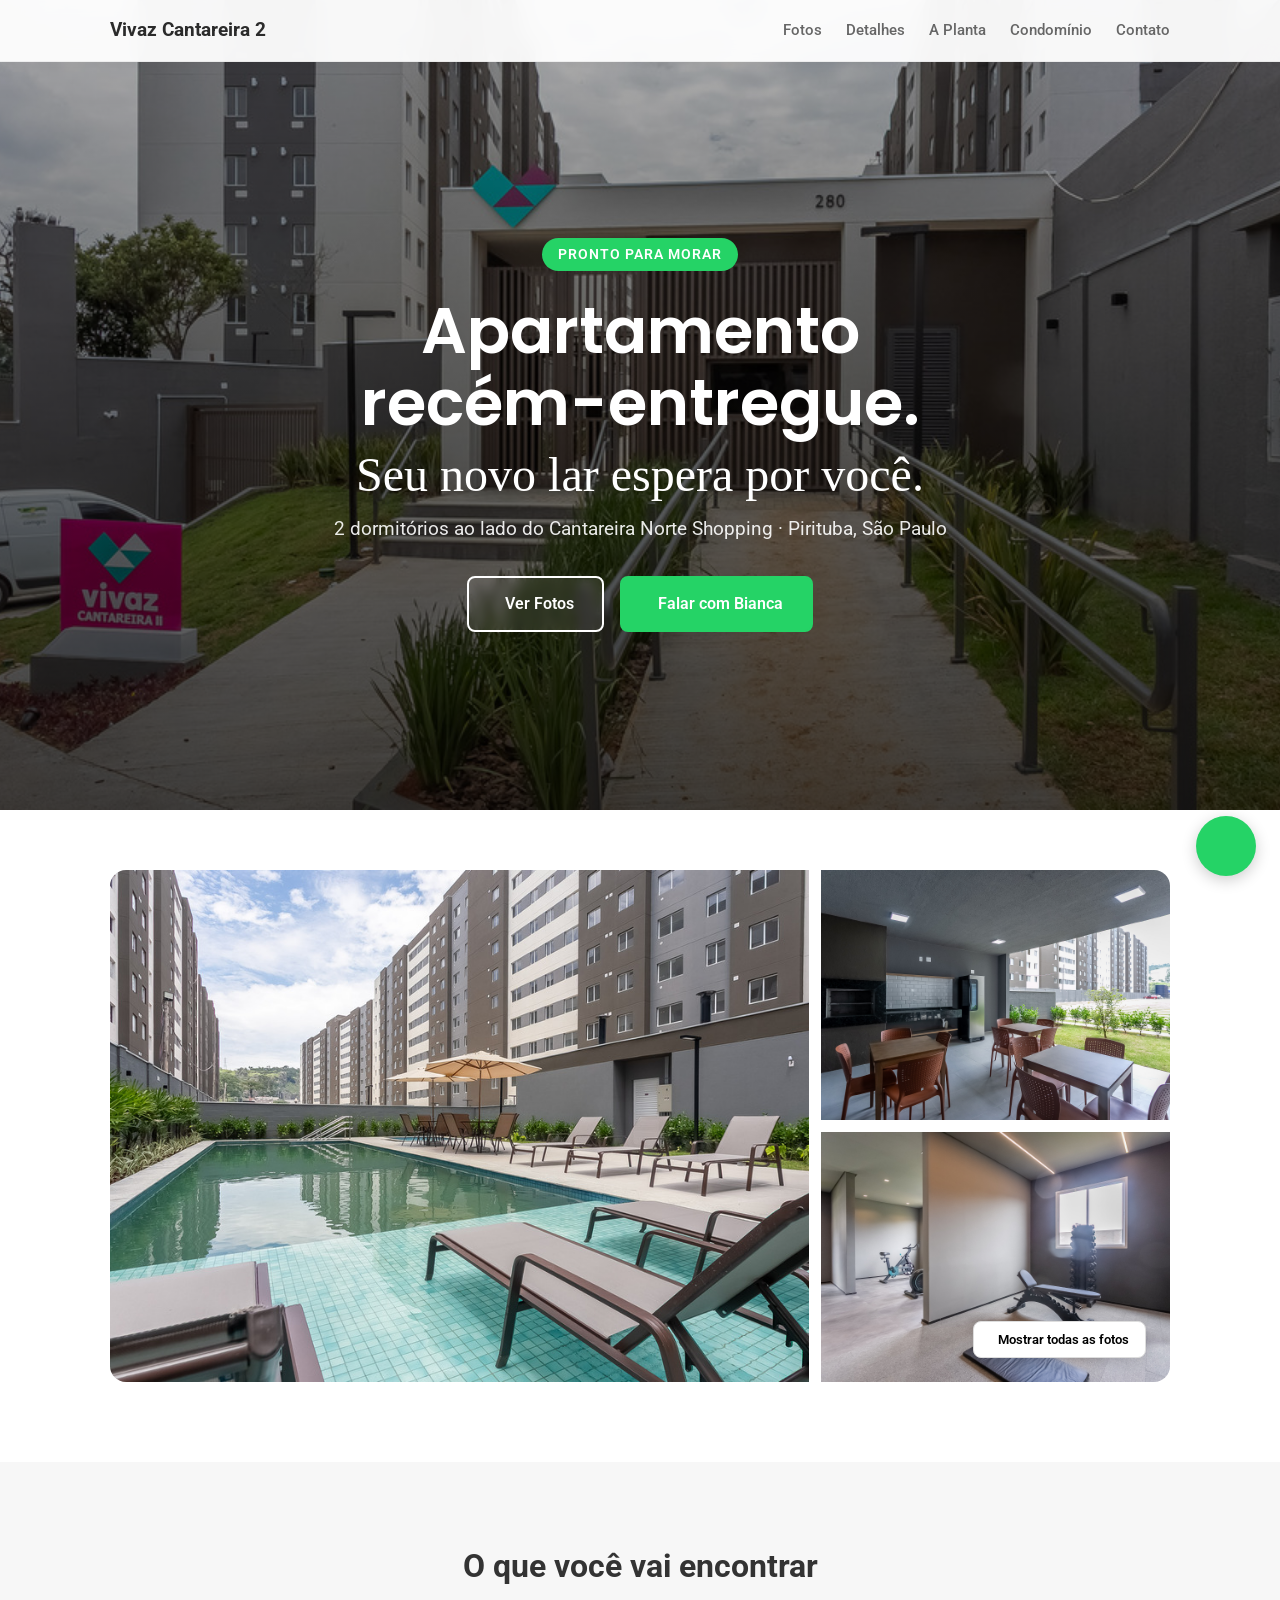
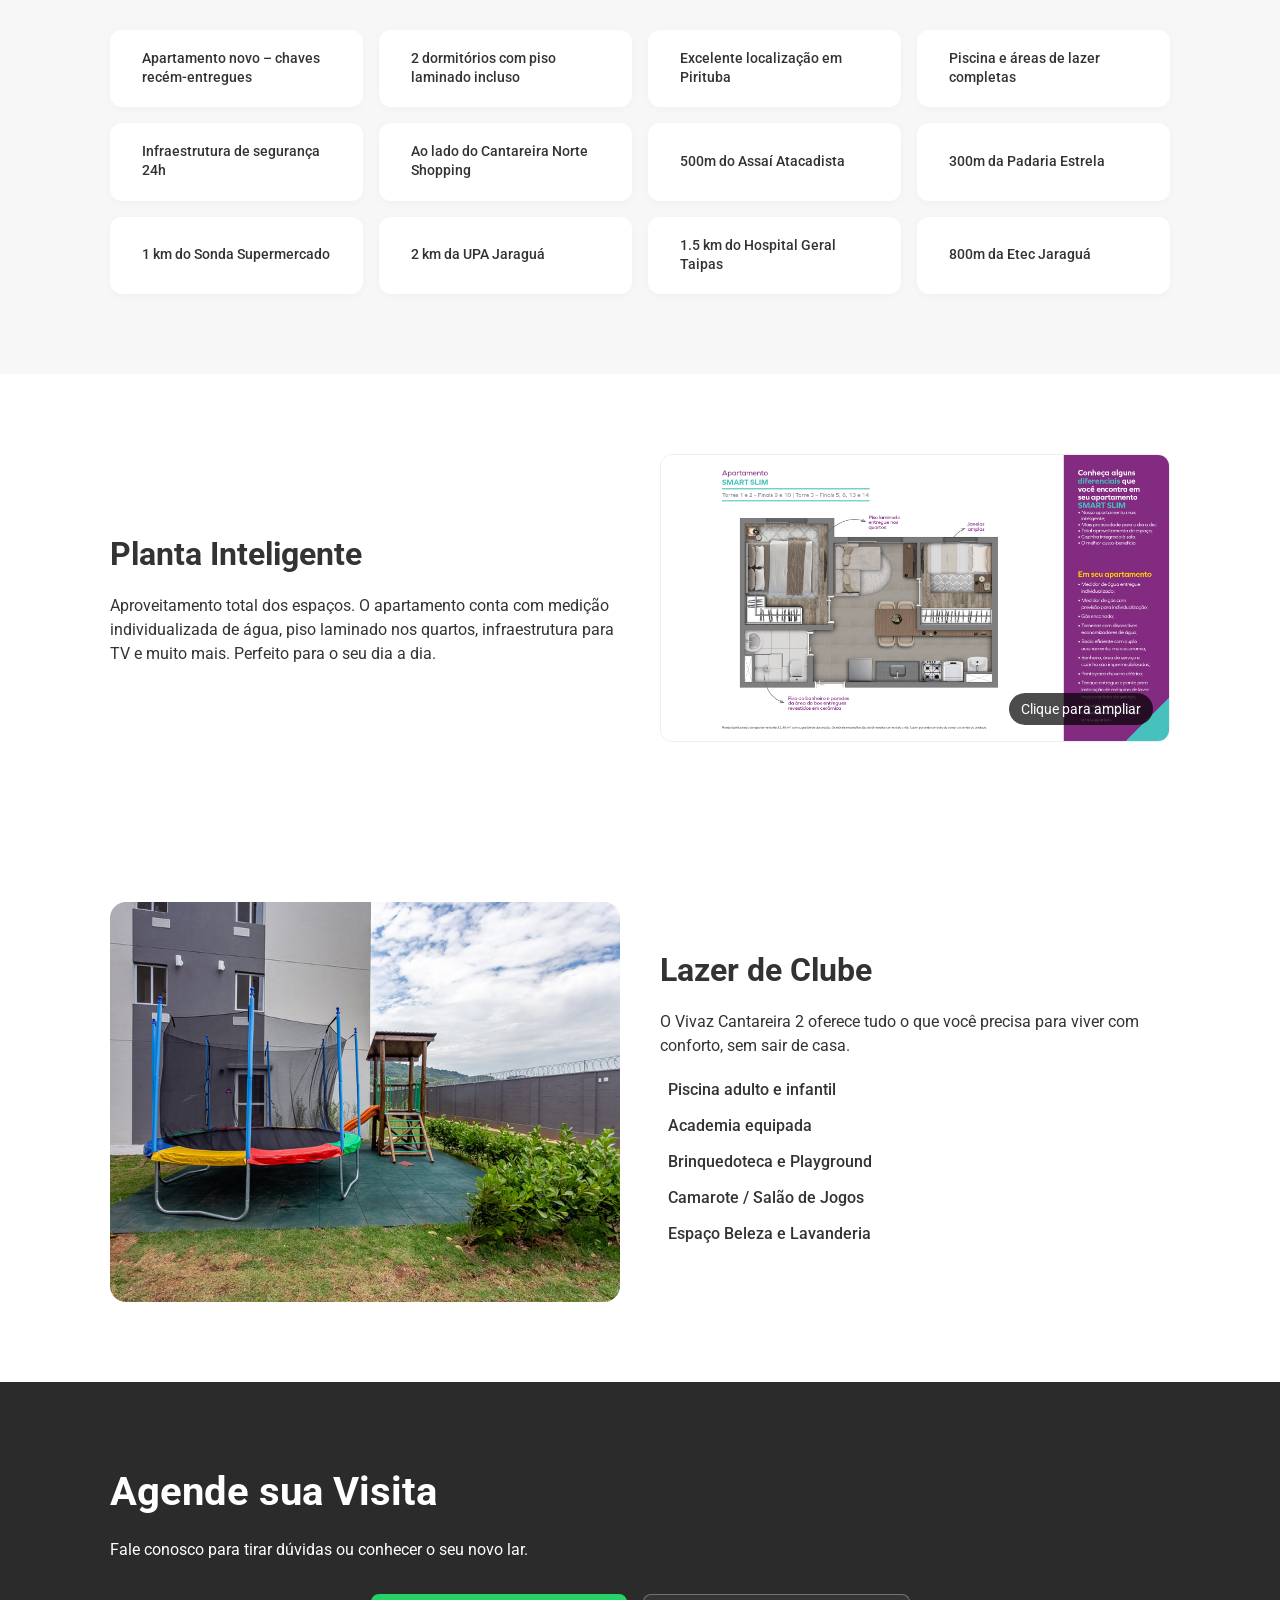
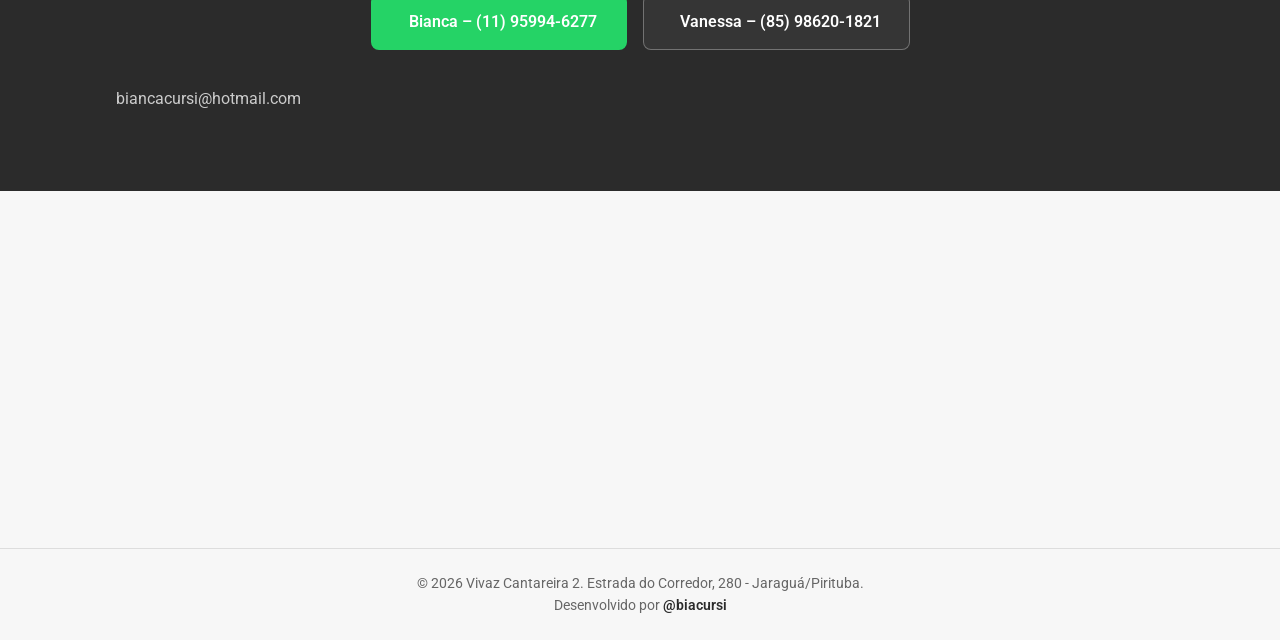
==== commit bf3629f4: "atualização fontes" ====
--- a/index.html
+++ b/index.html
@@ -5,9 +5,9 @@
   <meta name="viewport" content="width=device-width, initial-scale=1.0">
   <title>Apartamento à Venda - Vivaz Cantareira 2</title>
   <link rel="stylesheet" href="style.css">
-  <link rel="preconnect" href="https://fonts.googleapis.com">
-  <link rel="preconnect" href="https://fonts.gstatic.com" crossorigin>
-  <link href="https://fonts.googleapis.com/css2?family=Inter:wght@400;500;600;700&display=swap" rel="stylesheet">
+<link rel="preconnect" href="https://fonts.googleapis.com">
+<link rel="preconnect" href="https://fonts.gstatic.com" crossorigin>
+<link href="https://fonts.googleapis.com/css2?family=Poppins:wght@500;600;700&family=Roboto:ital,wght@0,100..900;1,100..900&display=swap" rel="stylesheet">
   <script src="https://unpkg.com/@phosphor-icons/web"></script>
 </head>
 <body>
--- a/style.css
+++ b/style.css
@@ -24,7 +24,7 @@
 body {
   background-color: var(--white);
   color: var(--text);
-  line-height: 1.6;
+  line-height: 1.5;
   overflow-x: hidden; /* Evita rolagem horizontal com animações */
 }
 
@@ -77,7 +77,7 @@
   padding: 6px 16px; border-radius: 30px; font-size: 0.9rem; font-weight: 600; 
   text-transform: uppercase; letter-spacing: 1px; margin-bottom: 24px; 
 }
-.hero-content h1 { font-size: 3rem; line-height: 1.0; font-weight: 700; text-wrap: balance;margin-bottom:12px; }
+.hero-content h1 { font:600 4rem / 1.125 Poppins, sans-serif; text-wrap: balance;margin-bottom:12px; }
 .hero-content h2 { font: 500 3rem/1.0 "Merriweather", serif; padding-bottom:16px;}
 .hero-content p { font-size: 1.2rem; color: rgba(255,255,255,0.9); margin-bottom: 32px; font-weight: 400; }
 .hero-buttons { display: flex; gap: 16px; justify-content: center; flex-wrap: wrap;}
@@ -110,7 +110,7 @@
 .btn-show-all:hover { background: var(--secondary); }
 /* Detalhes - Ajustado para mais cards */
 .details-section { background: var(--secondary); }
-.details-section h2 { font-family: "Merriweather", serif; text-align: center; margin-bottom: 40px; font-size: 2rem; }
+.details-section h2 { font: 600 Poppins, sans-serif; text-align: center; margin-bottom: 40px; font-size: 2rem; }
 
 .features-grid { 
   display: grid; 
@@ -155,7 +155,7 @@
 
 /* Planta */
 .planta-container { display: grid; grid-template-columns: 1fr 1fr; gap: 40px; align-items: center; }
-.planta-text h2 { font-family: "Merriweather", serif; font-size: 2rem; margin-bottom: 16px; }
+.planta-text h2 { font: 600 Poppins, sans-serif; font-size: 2rem; margin-bottom: 16px; }
 .planta-img-wrapper { position: relative; cursor: pointer; border-radius: var(--radius-md); overflow: hidden; border: 1px solid #eee; }
 .planta-img { width: 100%; display: block; transition: transform 0.3s; }
 .planta-img-wrapper:hover .planta-img { transform: scale(1.02); }
@@ -164,14 +164,14 @@
 /* Condomínio */
 .condo-grid { display: grid; grid-template-columns: 1fr 1fr; gap: 40px; align-items: center; }
 .condo-img { width: 100%; border-radius: var(--radius-lg); height: 400px; object-fit: cover; }
-.condo-info h2 { font-family: "Merriweather", serif; font-size: 2rem; margin-bottom: 16px; }
+.condo-info h2 { font: 600 Poppins, sans-serif; font-size: 2rem; margin-bottom: 16px; }
 .condo-list { list-style: none; margin-top: 20px; }
 .condo-list li { margin-bottom: 12px; display: flex; align-items: center; gap: 8px; font-weight: 500;}
 .condo-list i { color: var(--primary); font-size: 1.2rem;}
 
 /* Contato */
 .contact-section { background: var(--primary); color: var(--white); }
-.contact-section h2 { font-family: "Merriweather", serif; font-size: 2.5rem; margin-bottom: 16px; }
+.contact-section h2 { font: 600 Poppins, sans-serif; font-size: 2.5rem; margin-bottom: 16px; }
 .contact-buttons { display: flex; justify-content: center; gap: 16px; margin: 32px 0; flex-wrap: wrap;}
 .btn-outline { border: 1px solid rgba(255,255,255,0.3); color: var(--white); background: rgba(255,255,255,0.05); }
 .btn-outline:hover { background: rgba(255,255,255,0.1); }
